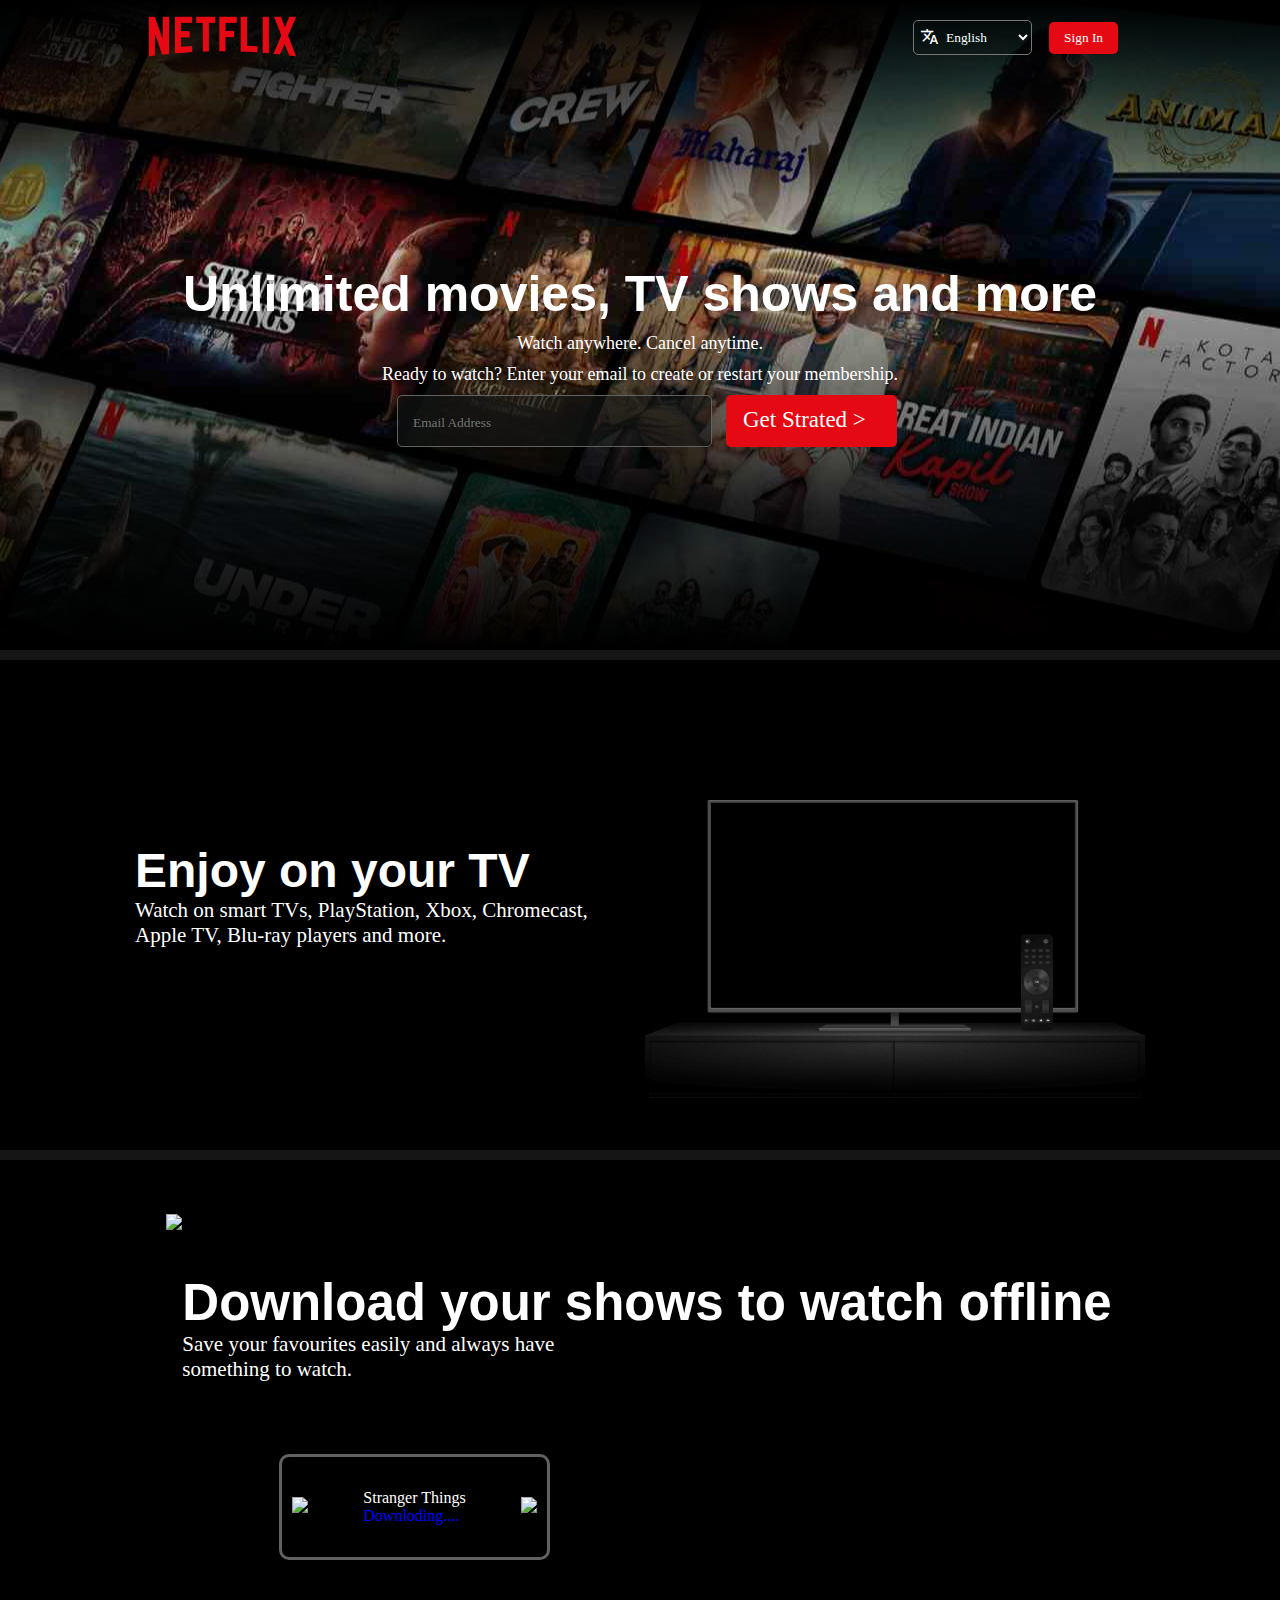
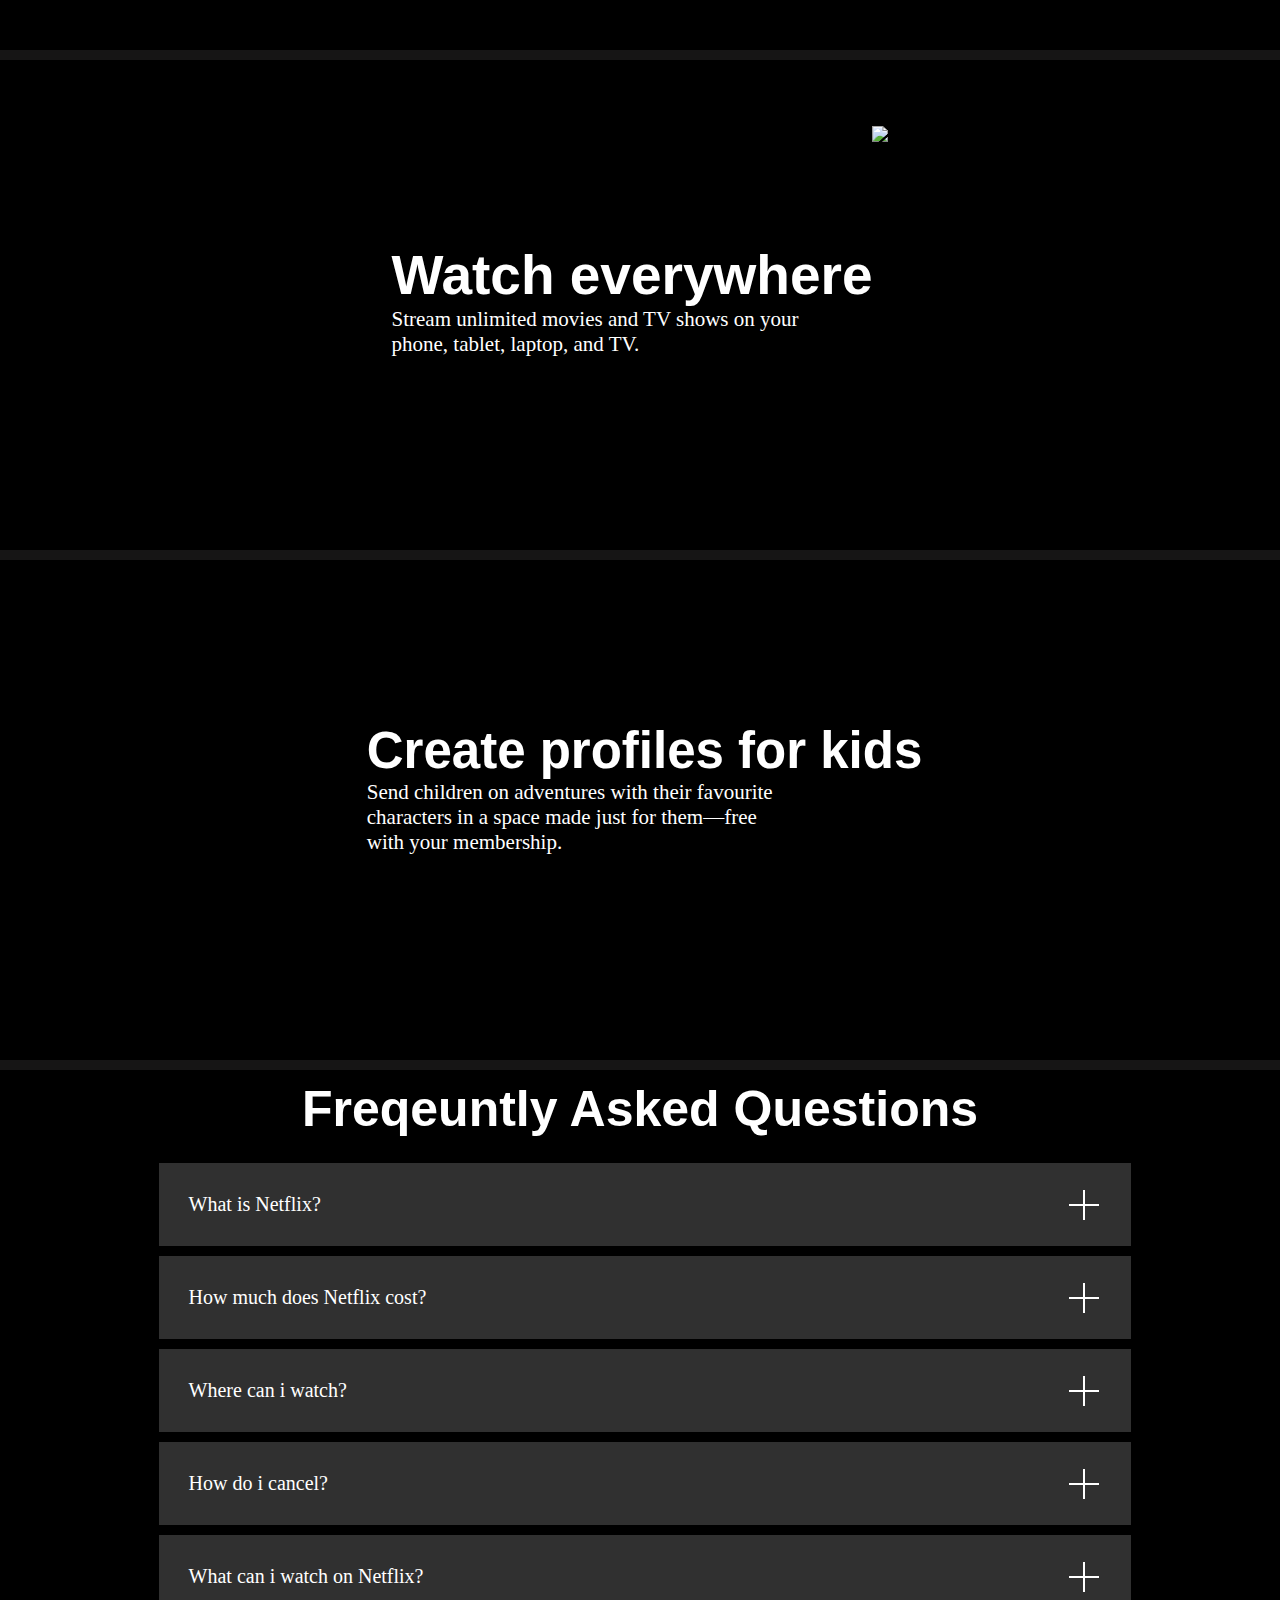
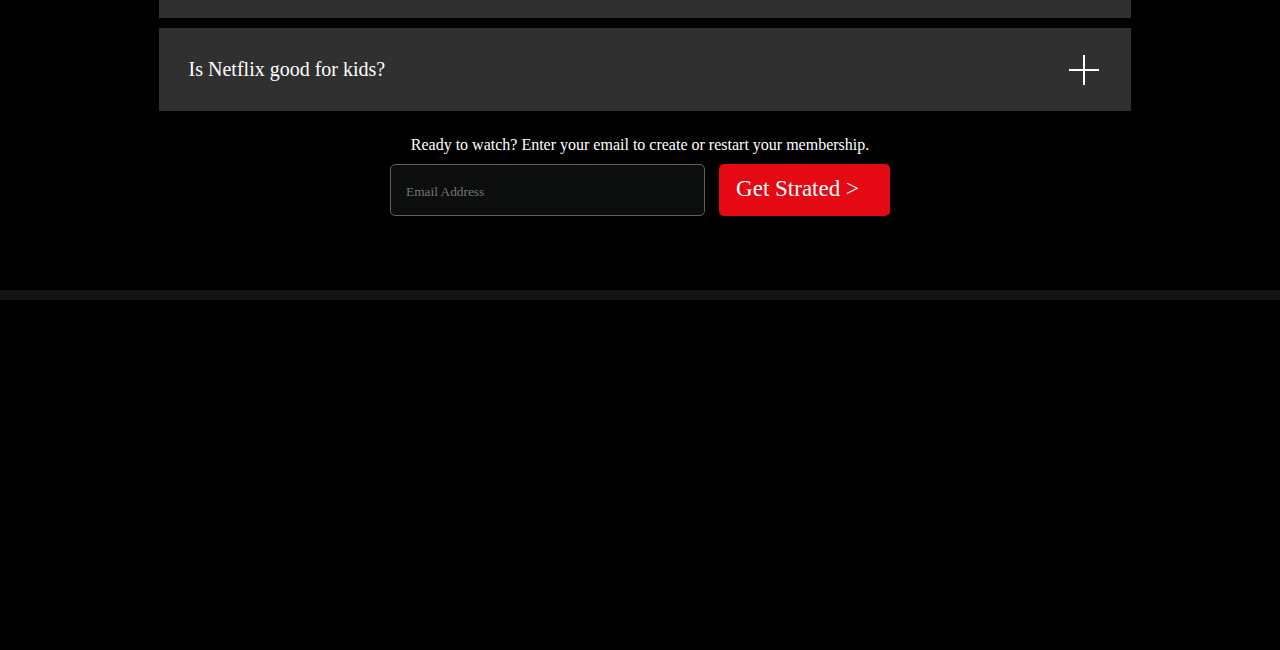
==== index.html @ 01a3ed65 "Rename project.html to index.html" ====
<!DOCTYPE html>
<html lang="en">
<head>
    <meta charset="UTF-8">
    <meta name="viewport" content="width=device-width, initial-scale=1.0">
    <title>Netflix-clone</title>
    <link  rel="stylesheet" href="./css/project.css">
    <link rel="stylesheet" href="https://fonts.googleapis.com/css2?family=Material+Symbols+Outlined:opsz,wght,FILL,GRAD@20..48,100..700,0..1,-50..200" />
</head>
<body>
    <div id="bg">
       
        <div id="navbar">
            
            <img src="./img/net.png" id="logo">
            <div id="btns">
                
                    <span class="material-symbols-outlined">
                        translate
                    </span>   
               
                    
               
                <select id="lang">
                    
                    <option style="color: black;" >English</option>
                    <option style="color: black;" >हिंदी</option>
                </select>
            
                <button id="sign">Sign In</button>
                
            </div>
        </div>
        <div id="text-container">
             <h1>Unlimited movies, TV shows and
                 more</h1>
             <p>Watch anywhere. Cancel anytime.</p>
             <p>Ready to watch? Enter your email to create or restart your membership.</p>      
                    

        </div>
        <div id="email">
            <input type="text"  placeholder="Email Address" id="email-1">
            <button id="get">
                Get Strated &gt;
            </button>
        </div>
        
    </div>
             <hr id="divider">
         <div id="second">
              <div id="col-left">

                  <h1 id="heading2">Enjoy on your TV</h1>
                 <p>Watch on smart TVs, PlayStation, Xbox, Chromecast, Apple TV, Blu-ray players and more.</p>

                 </div>
     

            <div id="tv">
             <img src="./img/tv.png" id="tv1">
        
                <video src="/netfilix/video/video1.m4v" autoplay playsinline muted loop></video>



             </div>

        </div>
            <hr id="divider">
        <div id="third">
            
            <div id="mobile">
                <div id="card">
                        
                    <div>
                         <img src="/netfilix/img/boxshot.png" id="boxshot" >
                    </div>
                    <div id="things">
                        <p id="Stranger">Stranger Things</p>
                         <p style="color: blue;">Downloding....</p>
                         
                         
                    </div>
                         <div id="Gif">
                            <img style="width: 61px;" src="/netfilix/Gif/download-icon.gif">
                         </div>
                    
                </div>
                <img src="/netfilix/img/mobile-0819.jpg" id="mob">
                   

            </div>

            <div id="col-right">
                <h1>Download your shows to watch offline</h1>
                <p>Save your favourites easily and always have something to watch.</p>

            </div>
           
           
        </div>
              <hr id="divider">
        <div id="fourth">

            <div id="col-fourth">
                <h1>Watch everywhere</h1>
                    <p> Stream unlimited movies and TV shows on your phone, tablet, laptop, and TV.</p>

            </div>
                <div id="mac">
                    <img src="/netfilix/img/device-pile-in.png"  >
                    <video src="/netfilix/video/video-devices-in.m4v" autoplay playsinline muted loop></video>
                </div>
        </div>
        <hr id="divider">
        <div id="fifth">

            <div id="fifth-img">
                <img src="/netfilix/img/children.png" alt="">


            </div> 
            <div id="kid">
                <h1>Create profiles for kids</h1>
                <p>
                    Send children on adventures with 
                    their favourite characters in a space made just for
                     them—free with your membership.
                    </p>    

                </div>
        </div>
                <hr id="divider">
            <div id="sixth">
                <h1>Freqeuntly Asked Questions</h1>
                <ul id="accordion">
                    <li>
                        <input type="checkbox" name="accordion" id="q1">
                        <label for="q1">What is Netflix?<svg  xmlns="http://www.w3.org/2000/svg" fill="none" width="36" height="36" viewBox="0 0 36 36" role="img" data-icon="PlusLarge" aria-hidden="true" class="elj7tfr3 default-ltr-cache-1kxvykp e164gv2o4"><path fill-rule="evenodd" clip-rule="evenodd" d="M17 17V3H19V17H33V19H19V33H17V19H3V17H17Z" fill="currentColor"></path></svg></label>
                        <div id="content">
                             <p>Netflix is a streaming service that offers a wide variety of award-winning TV shows, movies, anime,
                                 documentaries and more &minus; on thousands of internet-connected devices.

                                You can watch as much as you want, whenever you want, without  
                                 a single ad &minus; all for one low monthly price. There's always something
                                  new to discover, and new TV shows and movies are added every week!</p>
                        </div>
                    </li>
                    <li>
                        <input type="checkbox" name="accordion" id="q2">
                        <label for="q2">How much does Netflix cost?<svg  xmlns="http://www.w3.org/2000/svg" fill="none" width="36" height="36" viewBox="0 0 36 36" role="img" data-icon="PlusLarge" aria-hidden="true" class="elj7tfr3 default-ltr-cache-1kxvykp e164gv2o4"><path fill-rule="evenodd" clip-rule="evenodd" d="M17 17V3H19V17H33V19H19V33H17V19H3V17H17Z" fill="currentColor"></path></svg></label>
                        <div id="content">
                             <p>Watch Netflix on your smartphone, tablet, Smart TV, laptop, 
                                or streaming device, all for one fixed monthly fee. Plans range
                                 from ₹149 to ₹649 a month. No extra costs, no contracts.
                             </p>
                        </div>
                    </li>
                    <li>
                        <input type="checkbox" name="accordion" id="q3">
                        <label for="q3">Where can i watch?<svg  xmlns="http://www.w3.org/2000/svg" fill="none" width="36" height="36" viewBox="0 0 36 36" role="img" data-icon="PlusLarge" aria-hidden="true" class="elj7tfr3 default-ltr-cache-1kxvykp e164gv2o4"><path fill-rule="evenodd" clip-rule="evenodd" d="M17 17V3H19V17H33V19H19V33H17V19H3V17H17Z" fill="currentColor"></path></svg></label>
                        <div id="content">
                             <p>Watch anywhere, anytime. Sign in with your Netflix account to
                                 watch instantly on the web at netflix.com from your personal 
                                 computer or on any internet-connected device that offers the 
                                 Netflix app, including smart TVs, smartphones, tablets, streaming 
                                 media players and game consoles.
                                 You can also download your favourite shows with the iOS or Android app. 
                                 Use downloads to watch while you're on the 
                                 go and without an internet connection. Take Netflix with you anywhere.
                             </p>
                        </div>
                    </li>
                    <li>
                        <input type="checkbox" name="accordion" id="q4">
                        <label for="q4">How do i cancel?<svg  xmlns="http://www.w3.org/2000/svg" fill="none" width="36" height="36" viewBox="0 0 36 36" role="img" data-icon="PlusLarge" aria-hidden="true" class="elj7tfr3 default-ltr-cache-1kxvykp e164gv2o4"><path fill-rule="evenodd" clip-rule="evenodd" d="M17 17V3H19V17H33V19H19V33H17V19H3V17H17Z" fill="currentColor"></path></svg></label>
                        <div id="content">
                             <p>Netflix is flexible. There are no annoying contracts and no commitments.
                                 You can easily cancel your account online in two clicks. 
                                There are no cancellation fees &minus; start or stop your account anytime.
                             </p>
                        </div>
                    </li>
                    <li>
                        <input type="checkbox" name="accordion" id="q5">
                        <label for="q5">What can i watch on Netflix?<svg  xmlns="http://www.w3.org/2000/svg" fill="none" width="36" height="36" viewBox="0 0 36 36" role="img" data-icon="PlusLarge" aria-hidden="true" class="elj7tfr3 default-ltr-cache-1kxvykp e164gv2o4"><path fill-rule="evenodd" clip-rule="evenodd" d="M17 17V3H19V17H33V19H19V33H17V19H3V17H17Z" fill="currentColor"></path></svg></label>
                        <div id="content">
                             <p>Netflix has an extensive library of feature films, documentaries, TV shows, 
                                anime, award-winning Netflix originals, and more. Watch as much as you want,
                                 anytime you want.
                             </p>
                        </div>
                    </li>
                    <li>
                        <input type="checkbox" name="accordion" id="q6">
                        <label for="q6">Is Netflix good for kids?<svg  xmlns="http://www.w3.org/2000/svg" fill="none" width="36" height="36" viewBox="0 0 36 36" role="img" data-icon="PlusLarge" aria-hidden="true" class="elj7tfr3 default-ltr-cache-1kxvykp e164gv2o4"><path fill-rule="evenodd" clip-rule="evenodd" d="M17 17V3H19V17H33V19H19V33H17V19H3V17H17Z" fill="currentColor"></path></svg></label>
                        <div id="content">
                             <p>The Netflix Kids experience is included in your membership to give parents control while kids enjoy family-friendly 
                                TV shows and films in their own space.

                                Kids profiles come with PIN-protected parental controls that let you restrict
                                 the maturity rating of content kids can watch and block specific titles you
                                  don &#    0027; t want kids to see.
                             </p>
                        </div>
                    </li>

                </ul>
                <div>
                    <p>Ready to watch? Enter your email to create or restart your membership.
                    </p>
                    <div id="email2">
                        <input type="text"  placeholder="Email Address" id="email-1">
                        <button id="get">
                            Get Strated &gt;
                        </button>
                    </div>
                </div>

            </div>

            <hr id="divider">
        <div class="last">

        </div>
</body>
</html>
---- css/project.css ----
*{
    padding: 0;
    font-family: netflix_regular ;
    margin: 0;
}
body{
    background: #000;
}
h1{
    font-family: netflix_bold, Helvetica,roboto;
}
p{
    font-family: netflix_light;
}
@font-face {
    font-family: netflix_bold;
    src: url(/netfilix/Fonts/NetflixSans-Bold.woff2);
}

@font-face {
    font-family: netflix_regular;
    src: url(/netfilix/Fonts/NetflixSans-Regular.otf);
}

@font-face {
    font-family: netflix_medium;
    src: url(/netfilix/Fonts/NetflixSans-Medium.otf);
}

@font-face {
    font-family: netflix_light;
    src: url(/netfilix/Fonts/NetflixSans-Light.otf);
}
#logo{
    width: 181px;
    margin-top: -17px;
    margin-left: 132px;

}
#navbar{
    height: 10%;
    


}
#btns{
    display: inline-block;
    float: right;
    margin-top: 12px;
    margin-right: 163px;
}
#sign{
    background-color: rgb(229, 9, 19);
    padding: 8px 15px;
    border:none;
    color: #fff;
    border-radius: 5px;
    margin-right: -1px;
    margin-top: 10px;
    margin-left:15px;
    cursor: pointer;
    transition: 0.3s;
}
#sign:hover{
    opacity: 0.9;
}
#lang{
    background-color: transparent;
    padding: 8px 28px;
    color: #fff;
    border-radius: 5px;
    margin-right: -2px;


}
#bg{
    background-image:linear-gradient(to top, rgba(0, 0, 0, 1) 0, rgba(0, 0, 0, 0) 60%, rgba(0, 0, 0, 1) 100%), url('../img/bg.jpg');
    height: 650px;
    background-position: 70%;
    
   
}

#btns span{

    position: absolute;
    color: white;
   margin-left: 7px;
    margin-top: 15px;
    font-size: 19px;
}
#text-container{
    margin-top: 200px;
    font-size: 25px;
   
    font-family: netflix_regular;
    
    text-align: center;
 
   
}
#text-container h1{
    color: #fff;
    font-weight: bold;
    margin-bottom: 10px;
}
#text-container p{
    color: #fff;
    font-size: 18px;
    font-weight: none;
    margin-top: 10px;
    margin-bottom: 10px;
    text-align: center;
}
#email{
    
    margin-left: 397px;
    
}
#email input{
    background-color: #1618178f;
    border-radius: 5px;
    box-sizing: border-box;
    color: #fff;
    border: solid 0.1px #606261;
    
    
    padding-top: 19px;
    padding-right: 134px;
    padding-bottom: 15px;
    padding-left: 15px;
}
#get{
    background-color:rgb(229, 9, 19);
    margin-left:10px ;
    color: #fff;
    
    font-size: 23px;
    border-radius: 5px;
    border: none;
    padding-top: 12px;
    padding-bottom: 14px;
    padding-right:31px ;
    padding-left:17px;
    background: solid;
    transition: inherit;
    
   
}
#divider{
    padding: 5px;
    background-color: rgb(22, 21, 21);
    border: none;
}

#second{
    justify-content: center;
    display: flex;
    padding: 20px 40px;
    height: 450px;
    color: #fff;
}
#col-left h1{
    font-size: 48px;
    padding-top: 163px;
}
#col-left p{
    font-size: 21px;
    width: 498px;
}
    
   
#heading2{
    color: #fff;
    font-size:25px;
    
}
#tv1{
    width: 500px;
    margin-top: 45px;
    margin-left: 12px;
}
#tv video{
  
    position: absolute;
    width: 362px;
    margin-left: -433px;
    margin-top: 124px;
    z-index: -1;
}
#third{
    justify-content: center;
    display: flex;
    padding: 20px 40px;
    height: 450px;
    color: #fff;
    margin-right: 127px;
}
#col-right h1{
        font-size: 51px;
        padding-top: 93px;
        font-weight: bolder;
        text-align: left;

    }
#col-right p{  
    font-size: 21px;
    
    width: 422px;
}


#mob{
    
    margin-left: 125px;
    width: 500px;
    margin-top: 34px;
}
#card{
    background: #000;
    padding: 10px 10px;
    position: absolute;
    border: solid;
    border-radius: 10px;
    border-color: #606261;
    width:245px;
    height: 80px;
    display: inline-flex;
    align-items: center;
    left: 180px;
    z-index: 1;
    margin-top: 274px;
    margin-left: 99px;
    justify-content: space-between;

}
#boxshot{
    
    width: 50px;
    left: 50px
}

#fourth{
    
    justify-content: center;
    display: flex;
    padding: 20px 40px;
    height: 450px;
    color: #fff;
}

#col-fourth h1{
    font-size: 55px;
    padding-top: 163px;

}
#col-fourth p{
    font-size: 21px;
    
    width: 422px;

}
#mac img{
    width: 500px;
    margin-top: 46px;
}
#mac video{
    
    position: absolute;
    margin-left: -405px;
    margin-top: 93px;
    width: 306px;
    z-index: -1;
}
#fifth{
    justify-content: center;
    padding: 25px 20px;
    display: flex;
    color: #fff;
    margin-left: 50px;
    height: 450px;
}
#fifth img{
    width: 520px;
    margin-top: 32px;
    margin-left: 50px;

}
#kid{
    margin-right: 91px;
    margin-top: -27px;
}
#fifth h1{
    font-size: 51px;
    padding-top: 163px;

}
#fifth p{
    font-size: 21px;
    
    width: 422px;

}
#sixth{
    color: #fff;
    height: 800px;
    
    text-align: center;
    padding: 10px 12%;
    
}
#sixth h1{
    font-size: 50px;
    

}
#accordion{
    margin: 20px auto;
    width: 100%;
 
}
#accordion li{
    list-style: none;
    width: 100%;
    padding: 5px;
}
#accordion li label{
    display: flex;
    align-items: center;
    padding: 30px;
    font-size: 20px;
    font-weight: 500;
    background-color: #303030;
    position: relative;
    cursor: pointer;
    border: #000;

}
label svg{
    right: 29px;
    position: absolute;
    
    
}

label ::after{
    
    font-size: 34px;
    position: absolute;
    right: 20px;

}

input[type="checkbox"]{
    display: none;
}
#content{
    background: #303030;
    text-align: left;
    padding: 0 20px;
    max-height: 0;
    overflow: hidden;
    transition: 0.3s;
    border: #000;

}
#accordion input[type="checkbox"]:checked + label +  #content{
    max-height: 800px;
    padding: 40px 20px;
    border: #000;
    
}
#accordion input[type="checkbox"]:checked + label svg{
  
    transform:rotate(45deg) ;
    transition: none;
    
}

svg{
    align-items: right;
}
#email2 {
    align-items: center;
}
#email2 input{
    margin-top: 10px;
    background-color: #1618178f;
    border-radius: 5px;
    box-sizing: border-box;
    color: #fff;
    border: solid 0.1px #606261;
    
    
    padding-top: 19px;
    padding-right: 134px;
    padding-bottom: 15px;
    padding-left: 15px;
}
.last{
    height: 350px;
    color: rgba(255,255,255,0.7);
}
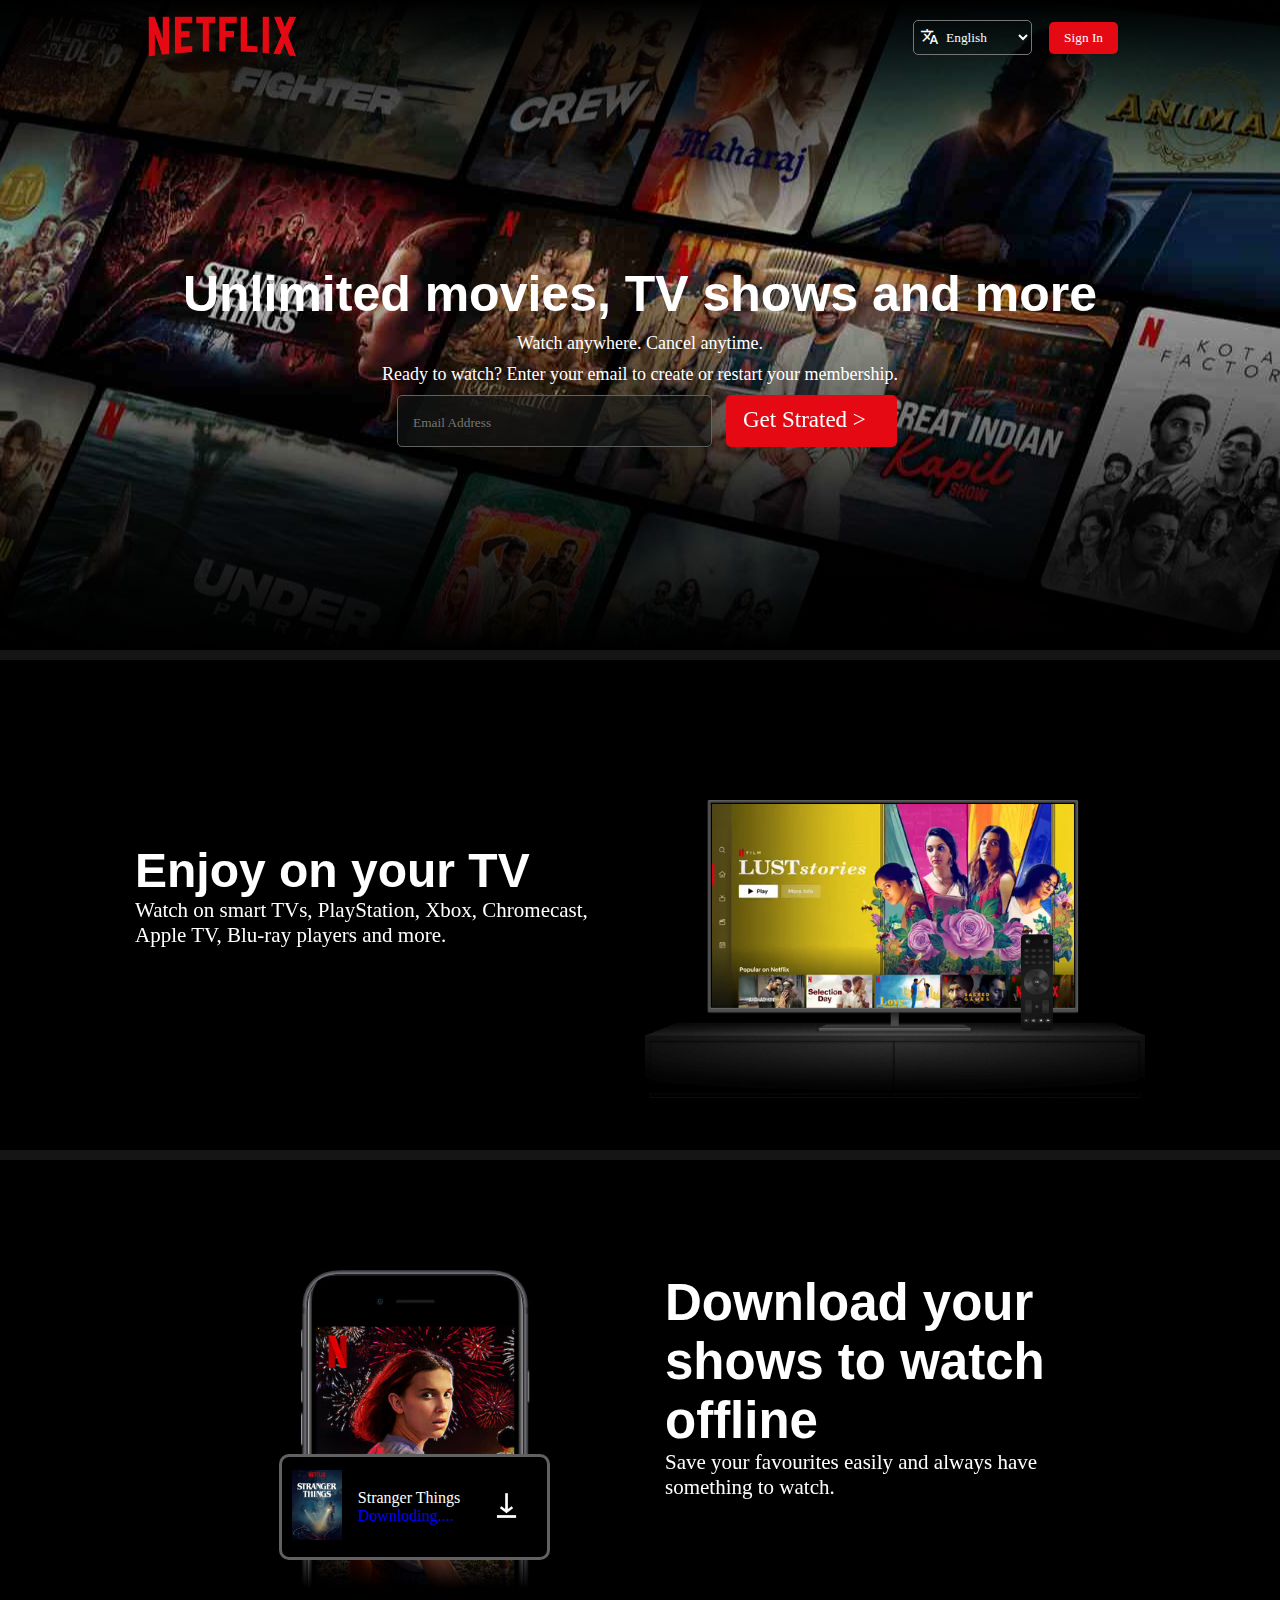
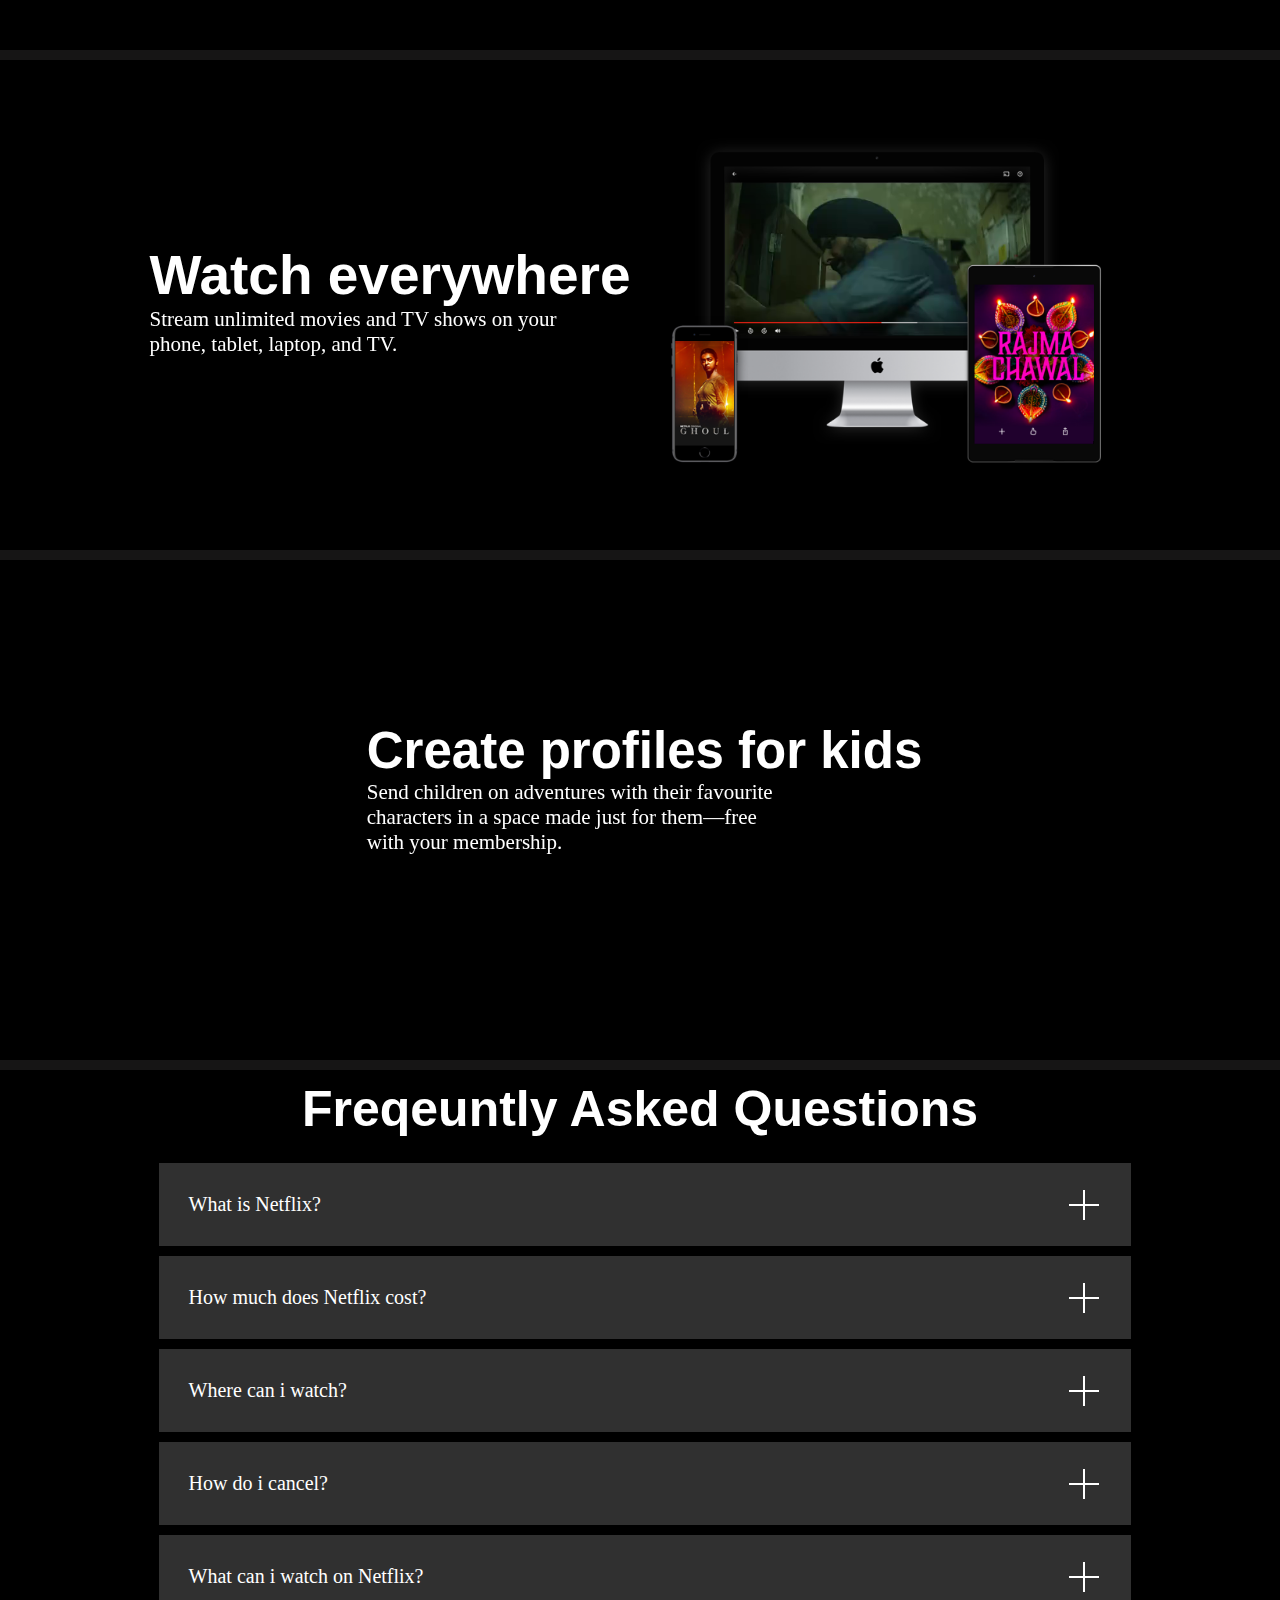
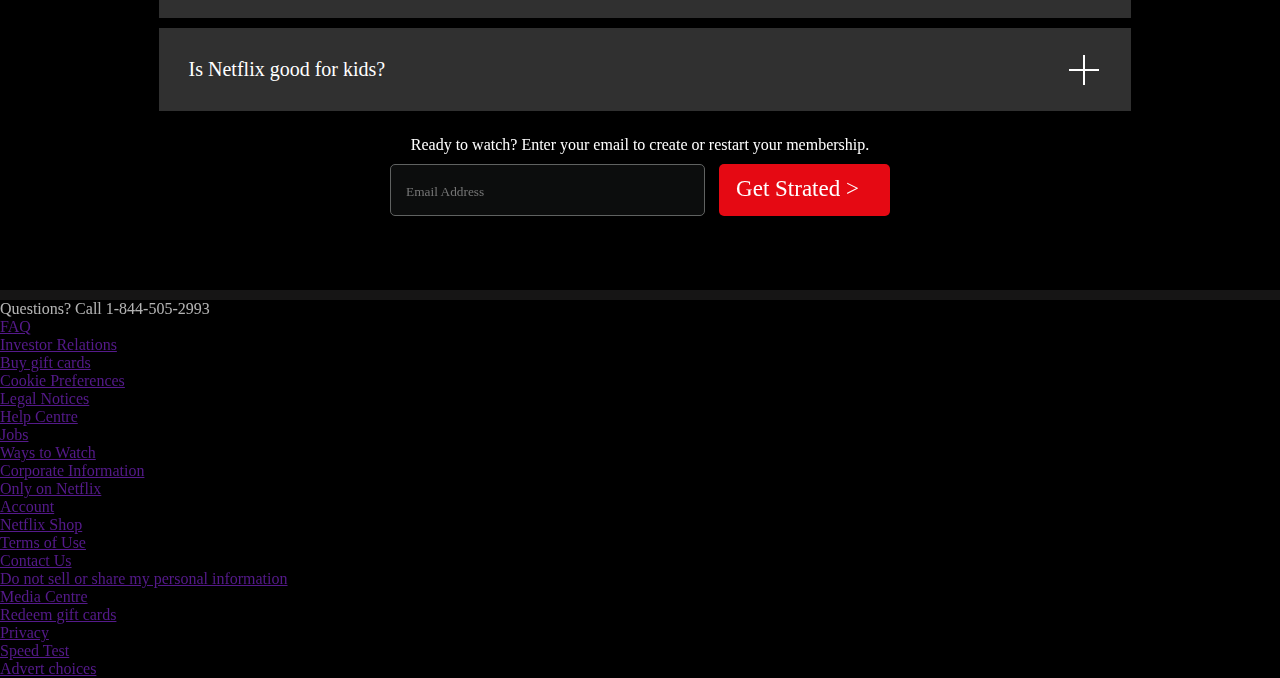
==== commit 18f649f3: "Update index.html" ====
--- a/index.html
+++ b/index.html
@@ -60,7 +60,7 @@
             <div id="tv">
              <img src="./img/tv.png" id="tv1">
         
-                <video src="/netfilix/video/video1.m4v" autoplay playsinline muted loop></video>
+                <video src="/video/video1.m4v" autoplay playsinline muted loop></video>
 
 
 
@@ -74,7 +74,7 @@
                 <div id="card">
                         
                     <div>
-                         <img src="/netfilix/img/boxshot.png" id="boxshot" >
+                         <img src="/img/boxshot.png" id="boxshot" >
                     </div>
                     <div id="things">
                         <p id="Stranger">Stranger Things</p>
@@ -83,11 +83,11 @@
                          
                     </div>
                          <div id="Gif">
-                            <img style="width: 61px;" src="/netfilix/Gif/download-icon.gif">
+                            <img style="width: 61px;" src="/Gif/download-icon.gif">
                          </div>
                     
                 </div>
-                <img src="/netfilix/img/mobile-0819.jpg" id="mob">
+                <img src="/img/mobile-0819.jpg" id="mob">
                    
 
             </div>
@@ -109,8 +109,8 @@
 
             </div>
                 <div id="mac">
-                    <img src="/netfilix/img/device-pile-in.png"  >
-                    <video src="/netfilix/video/video-devices-in.m4v" autoplay playsinline muted loop></video>
+                    <img src="/img/device-pile-in.png"  >
+                    <video src="/video/video-devices-in.m4v" autoplay playsinline muted loop></video>
                 </div>
         </div>
         <hr id="divider">
@@ -221,8 +221,50 @@
             </div>
 
             <hr id="divider">
-        <div class="last">
-
-        </div>
+        <footer class="last">
+            <div>
+                Questions? Call 1-844-505-2993
+            </div>
+            <div class="footer-links">
+                <ul>
+
+                    <li><a href="">FAQ</a></li>
+                    <li><a href="">Investor Relations</a></li>
+                    <li><a href="">Buy gift cards</a></li>
+                    <li><a href="">Cookie Preferences</a></li>
+                    <li><a href="">Legal Notices</a></li>
+                    
+
+
+                </ul>
+                <ul>
+                    <li><a href="">Help Centre</a></li>
+                    <li><a href="">Jobs</a></li>
+                    <li><a href="">Ways to Watch</a></li>
+                    <li><a href="">Corporate Information</a></li>
+                    <li><a href="">Only on Netflix</a></li>
+
+                </ul>
+
+                <ul>
+                    <li><a href="">Account</a></li>
+                    <li><a href="">Netflix Shop</a></li>
+                    <li><a href="">Terms of Use</a></li>
+                    <li><a href="">Contact Us</a></li>
+                    <li><a href="">Do not sell or share my personal information</a></li>
+
+                </ul>
+                <ul>
+                    <li><a href="">Media Centre</a></li>
+                    <li><a href="">Redeem gift cards</a></li>
+                    <li><a href="">Privacy</a></li>
+                    <li><a href="">Speed Test</a></li>
+                    <li><a href="">Advert choices</a></li>
+
+                </ul>
+
+            </div>
+
+        </footer>
 </body>
 </html>
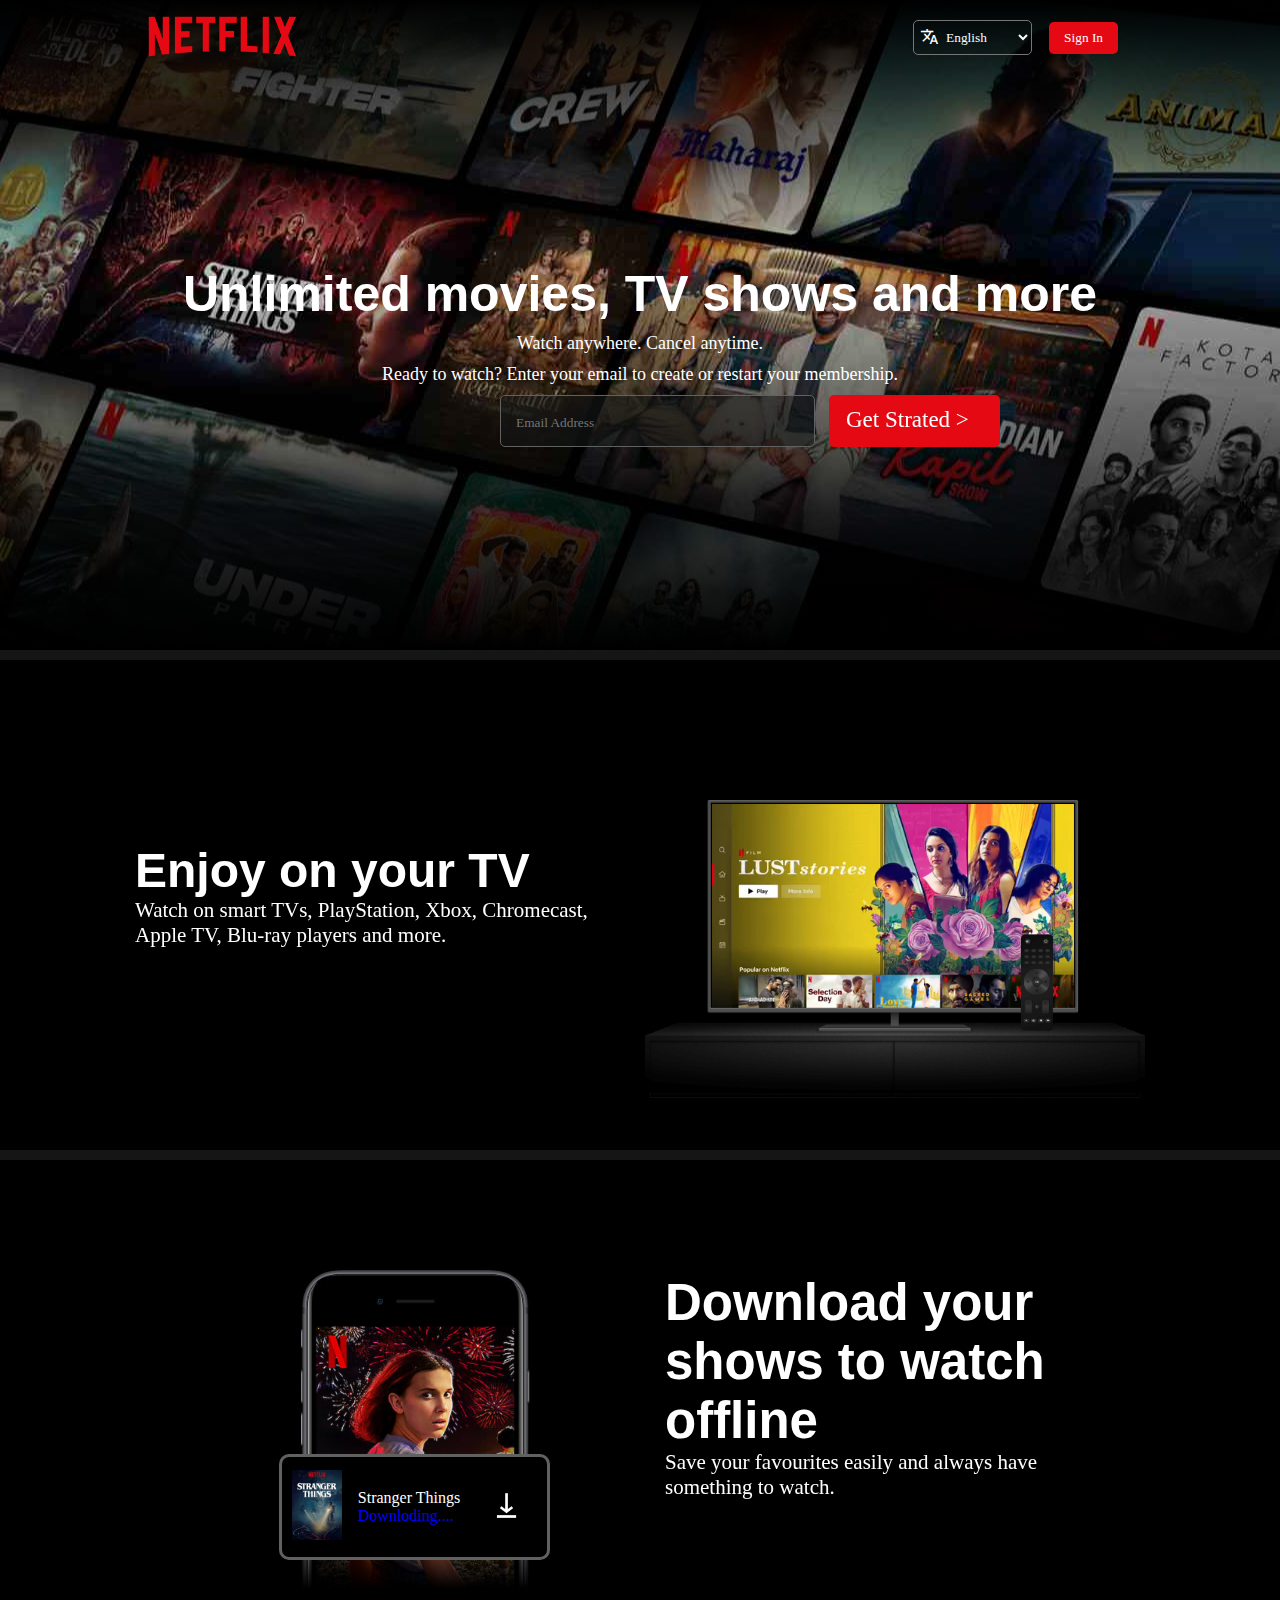
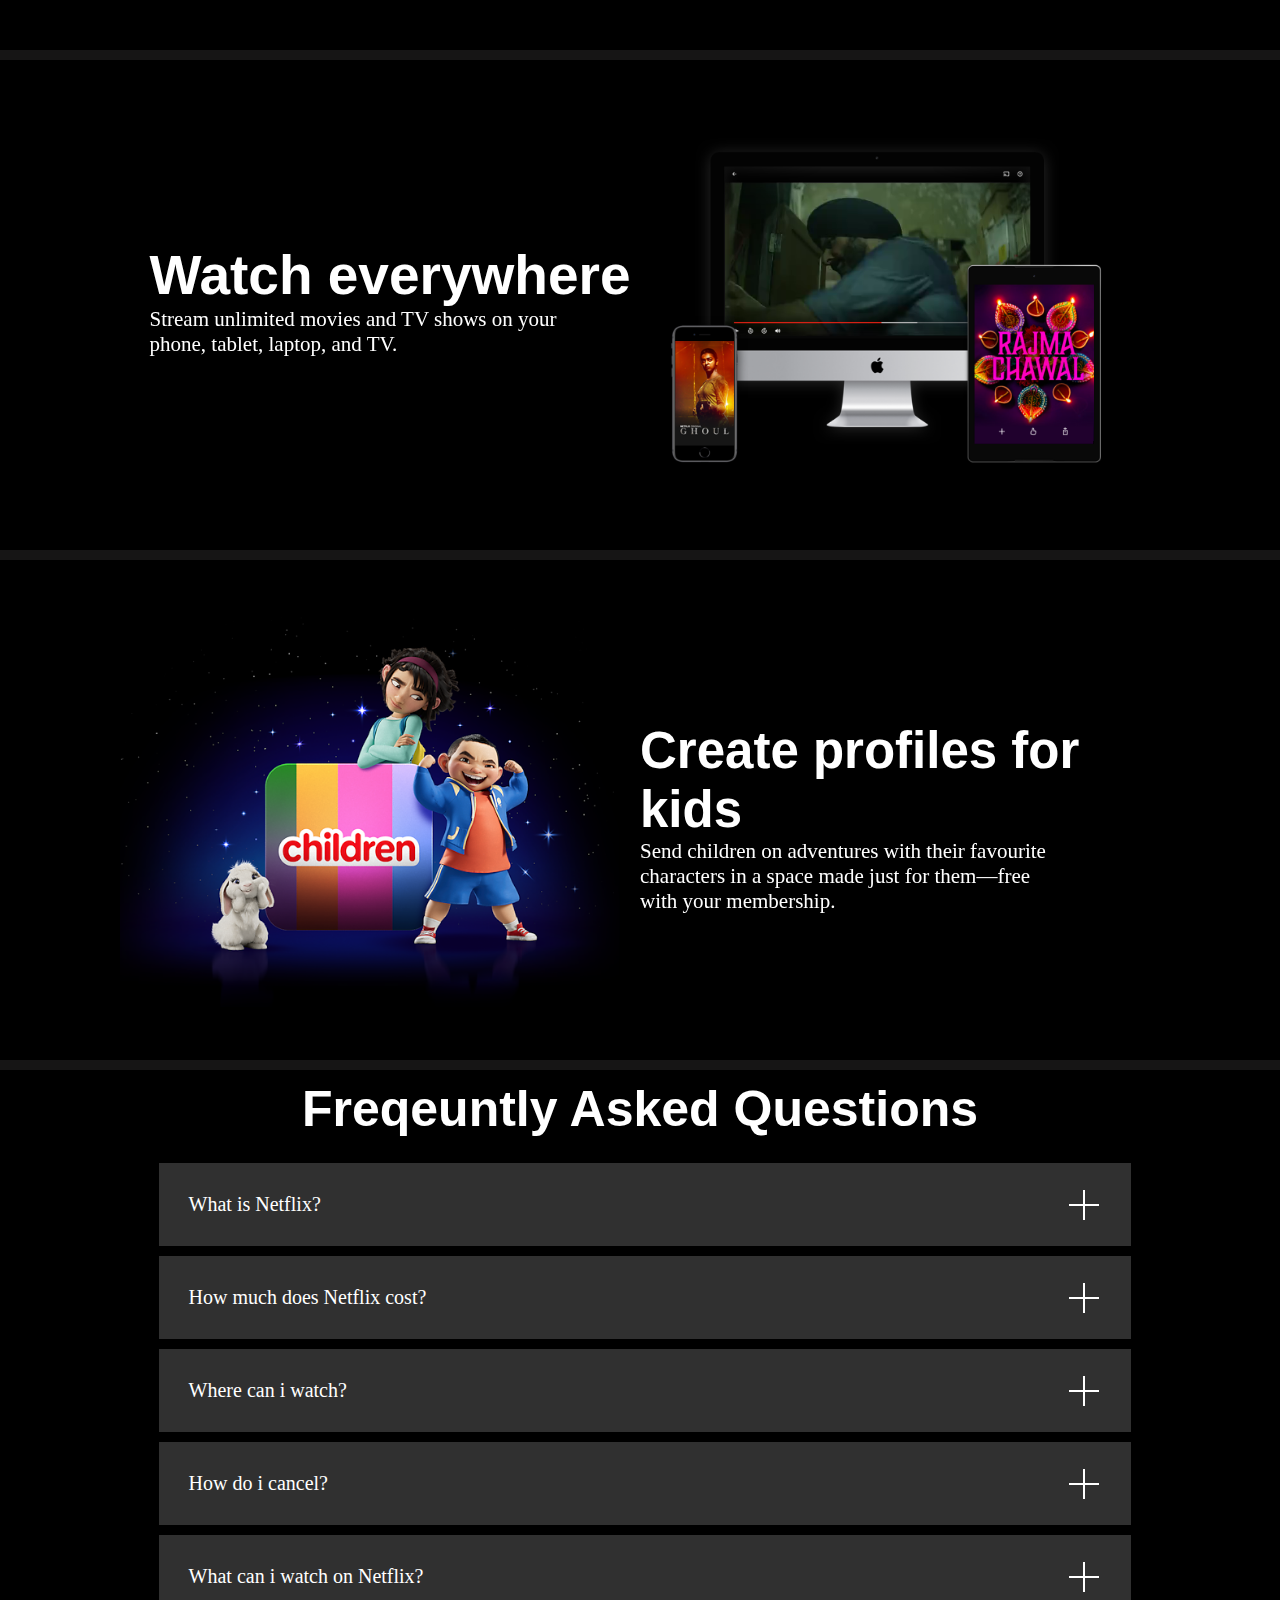
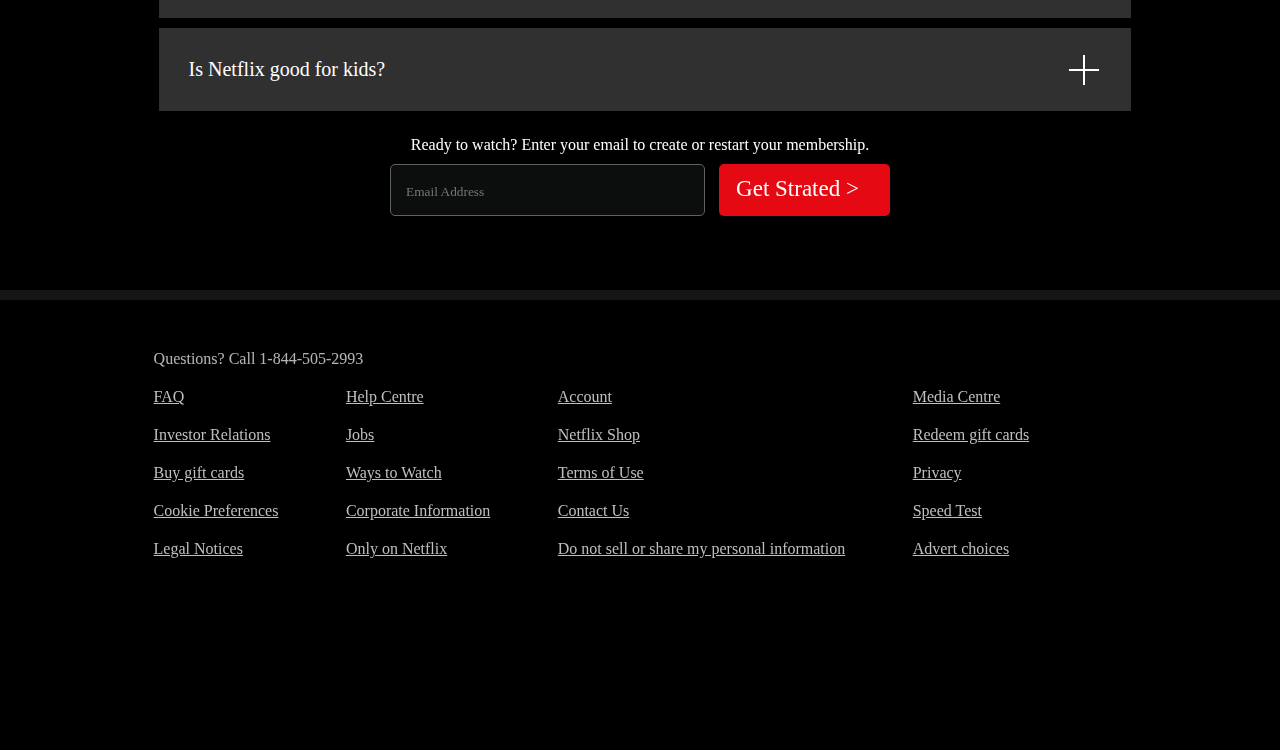
==== commit 332a79fd: "some changes" ====
--- a/index.html
+++ b/index.html
@@ -117,7 +117,7 @@
         <div id="fifth">
 
             <div id="fifth-img">
-                <img src="/netfilix/img/children.png" alt="">
+                <img src="/img/children.png" alt="">
 
 
             </div> 
--- a/css/project.css
+++ b/css/project.css
@@ -114,7 +114,7 @@
 }
 #email{
     
-    margin-left: 397px;
+    margin-left: 500px;
     
 }
 #email input{
@@ -398,6 +398,30 @@
     padding-left: 15px;
 }
 .last{
+    padding: 50px 12%;
     height: 350px;
     color: rgba(255,255,255,0.7);
-}+}
+
+
+footer .footer-links{
+    margin-top: 20px;
+    display: flex;
+    justify-content: space-between;
+    max-width: 90%;
+}
+footer ul{
+    display: flex;
+    flex-direction: column;
+    gap: 20px;
+}
+footer ul  li{
+    list-style: none;
+
+    
+    
+
+}
+footer ul  li a{
+    color: #bfbfbf;
+}
